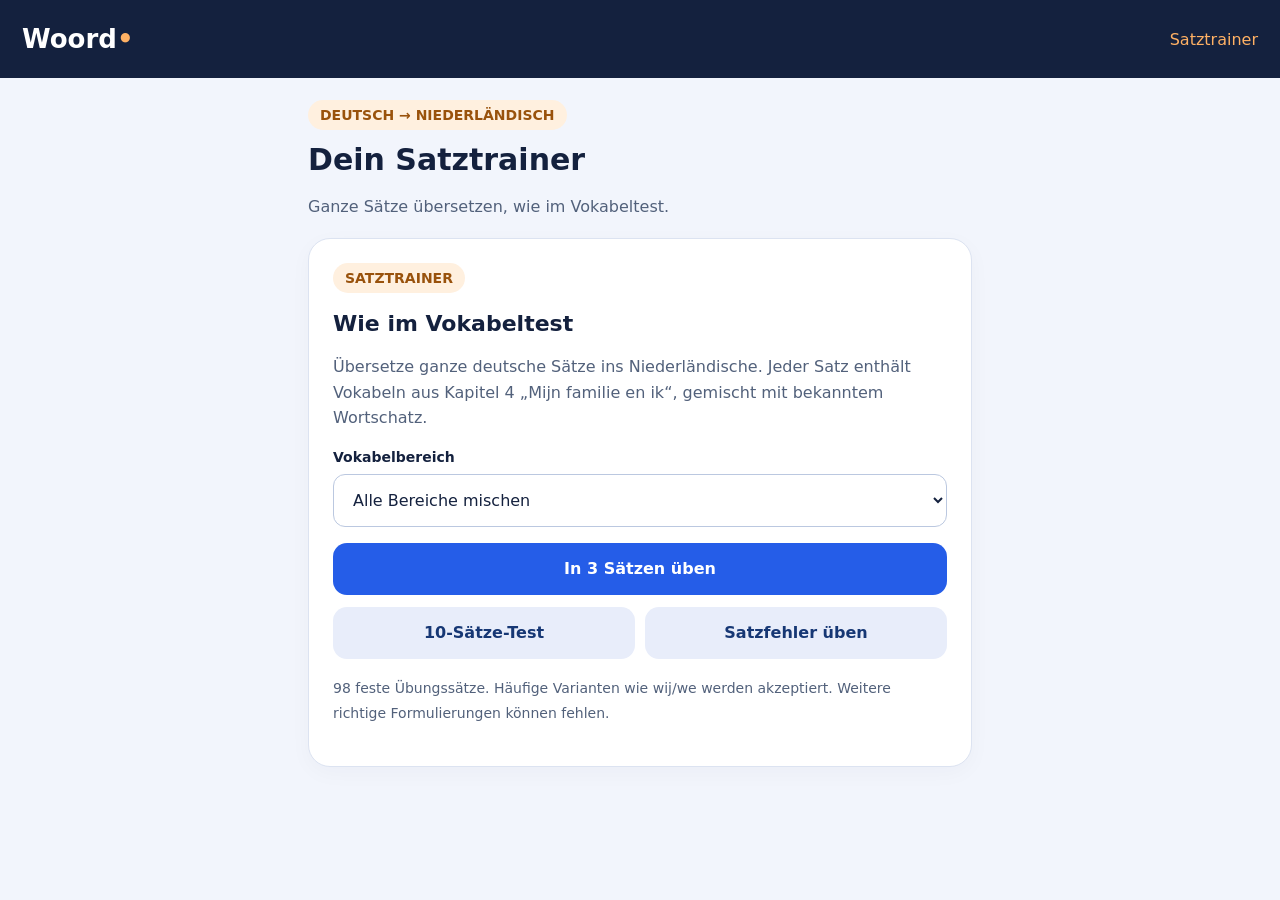
==== woord/lerntraining/index.html @ 8538b517 "Publish Woord Lerntraining for Kapitel 4 on GitHub Pages" ====
<!doctype html><html lang="de"><meta charset="utf-8"><meta name="viewport" content="width=device-width,initial-scale=1"><title>Woord Satztrainer</title><style>
:root{font-family:system-ui,sans-serif;color:#14213e;background:#f2f5fc}*{box-sizing:border-box}body{margin:0}header{background:#14213e;color:white;padding:24px 22px;display:flex;align-items:center;justify-content:space-between}header b{font-size:26px}header span{color:#ffb164}main{max-width:700px;margin:auto;padding:22px 18px 40px}h1{font-size:30px;line-height:1.2;margin:12px 0}h2{font-size:22px}.muted{color:#52617b;line-height:1.6}.card{background:white;border:1px solid #dce3f1;border-radius:22px;padding:24px;margin:18px 0;box-shadow:0 6px 22px #14213e08}.tag{font-size:14px;font-weight:700;color:#99520c;background:#fff0df;padding:7px 12px;border-radius:30px;display:inline-block}.stats{display:flex;gap:12px}.stats>div{flex:1;background:white;border-radius:16px;padding:16px}.stats b{display:block;font-size:25px}button,input,select{font:inherit;font-size:16px}button{background:#255de8;color:white;border:0;padding:16px 20px;border-radius:14px;font-weight:700;min-height:52px;cursor:pointer}button.secondary{background:#e8edfa;color:#163774}button.ghost{background:transparent;color:#52617b;padding:12px}button:disabled{opacity:.45}input,select{width:100%;padding:15px;border:1px solid #bbc8e0;border-radius:12px;background:white;color:#14213e;margin:8px 0 16px}input:focus{outline:3px solid #b6ccff}.wide{width:100%}.row{display:flex;gap:10px;flex-wrap:wrap}.row>button{flex:1}label{font-size:14px;font-weight:700}.prompt{font-size:32px;line-height:1.3;margin:24px 0;overflow-wrap:anywhere}progress{width:100%;height:8px;accent-color:#255de8}.feedback{padding:16px;border-radius:14px;background:#eef2fb;line-height:1.6;margin:14px 0}.good{background:#e1f4e9}.bad{background:#fff0e3}.word{padding:14px 0;border-bottom:1px solid #e4e9f4}.word b{display:block;font-size:18px}.word span{line-height:1.6;color:#52617b}a{color:#255de8}summary{cursor:pointer;padding:12px 0;font-weight:700}small{font-size:14px}footer{margin-top:25px;color:#52617b;font-size:14px;line-height:1.6}
input{font-size:1.15rem}.prompt{font-size:clamp(1.4rem,5vw,2rem);line-height:1.5}button:focus-visible{outline:3px solid #14213e;outline-offset:2px}</style><header><b>Woord<span>•</span></b><span>Satztrainer</span></header><main id="app"></main><script>const app=document.getElementById('app');
let state;try{state=JSON.parse(typeof Android!=='undefined'?Android.load():localStorage.getItem('woord-satztrainer-v1'))||{}}catch(e){state={}}
function save(){const s=JSON.stringify(state);if(typeof Android!=='undefined')Android.save(s);else localStorage.setItem('woord-satztrainer-v1',s)}
const esc=s=>String(s).replace(/[&<>"']/g,c=>({'&':'&amp;','<':'&lt;','>':'&gt;','"':'&quot;',"'":'&#39;'}[c]));
const norm=s=>s.toLowerCase().normalize('NFC').replace(/[.!?,]/g,'').replace(/\s+/g,' ').trim();
function shuffle(a){const b=[...a];for(let i=b.length-1;i>0;i--){const j=Math.floor(Math.random()*(i+1));[b[i],b[j]]=[b[j],b[i]]}return b}
let session=null;
function home(){}
function leave(){leaveSentences()}
const SENTENCES=[["Meine Familie isst am Montag Suppe.", "Mijn familie eet op maandag soep.", "Kapitel 4", "Familie ist Einzahl: mijn familie eet."], ["Meine Mutter trinkt Pfefferminztee.", "Mijn moeder drinkt muntthee.", "Kapitel 4", "Bei mijn moeder steht drinkt."], ["Mein Vater möchte einen Milchkaffee.", "Mijn vader wil een koffie verkeerd.|Mijn vader wil graag een koffie verkeerd.", "Kapitel 4", "Nach wil bleibt die Wortgruppe een koffie verkeerd."], ["Mein Bruder isst einen Pfannkuchen.", "Mijn broer eet een pannenkoek.", "Kapitel 4", "Bei hij und mijn broer heißt es eet."], ["Meine Schwester schickt eine SMS.", "Mijn zus stuurt een sms.", "Kapitel 4", "Sturen wird hier zu stuurt."], ["Meine Tochter ist im Januar geboren.", "Mijn dochter is in januari geboren.", "Kapitel 4", "Geboren steht am Satzende."], ["Mein Sohn schläft am Wochenende aus.", "Mijn zoon slaapt in het weekend uit.", "Kapitel 4", "Uitslapen ist trennbar: slaapt … uit."], ["Meine Eltern bezahlen am Freitag.", "Mijn ouders rekenen op vrijdag af.", "Kapitel 4", "Afrekenen ist trennbar: rekenen … af."], ["Meine Großeltern trinken Mineralwasser.", "Mijn grootouders drinken mineraalwater.|Mijn grootouders drinken spa.", "Kapitel 4", "Grootouders steht im Plural: drinken."], ["Mein Onkel redet mit dem Kellner.", "Mijn oom praat met de ober.", "Kapitel 4", "Praten wird zu praat."], ["Meine Tante möchte einen Salat.", "Mijn tante wil een salade.|Mijn tante wil graag een salade.", "Kapitel 4", "Tante heißt auch auf Niederländisch tante."], ["Mein Neffe isst ein Brötchen.", "Mijn neef eet een broodje.", "Kapitel 4", "Neef kann Neffe oder Cousin bedeuten."], ["Meine Nichte trinkt Orangensaft.", "Mijn nicht drinkt sinaasappelsap.", "Kapitel 4", "Nicht kann Nichte oder Cousine bedeuten."], ["Mein Cousin ist am Montag hier.", "Mijn neef is op maandag hier.", "Kapitel 4", "Am Montag heißt op maandag."], ["Meine Cousine übt unter der Woche.", "Mijn nicht oefent door de week.", "Kapitel 4", "Oefenen wird in der Einzahl zu oefent."], ["Oma findet das Essen herrlich.", "Oma vindt het eten heerlijk.", "Kapitel 4", "Vinden wird bei oma zu vindt."], ["Opa möchte bezahlen.", "Opa wil afrekenen.|Opa wil graag afrekenen.", "Kapitel 4", "Nach wil steht der Infinitiv am Ende."], ["Mein Enkel isst Tomatensuppe.", "Mijn kleinzoon eet tomatensoep.", "Kapitel 4", "Enkel heißt kleinzoon."], ["Meine Enkelin möchte ein Geschenk.", "Mijn kleindochter wil een cadeau.|Mijn kleindochter wil graag een cadeau.", "Kapitel 4", "Geschenk heißt een cadeau."], ["Mein Enkelkind ist klein.", "Mijn kleinkind is klein.", "Kapitel 4", "Kleinkind ist ein het-Wort."], ["Meine Schwiegermutter trinkt kalte Schokoladenmilch.", "Mijn schoonmoeder drinkt koude chocomel.", "Kapitel 4", "Vor dem Nomen wird koud hier zu koude."], ["Mein Schwiegervater isst das Tagesgericht.", "Mijn schoonvader eet de daghap.", "Kapitel 4", "Tagesgericht heißt de daghap."], ["Meine Schwiegereltern kommen am Sonntag.", "Mijn schoonouders komen op zondag.", "Kapitel 4", "Schoonouders steht im Plural: komen."], ["Meine Schwägerin redet mit der Kellnerin.", "Mijn schoonzus praat met de serveerster.", "Kapitel 4", "Schwägerin heißt schoonzus."], ["Mein Schwager möchte eine Portion.", "Mijn zwager wil een portie.|Mijn zwager wil graag een portie.", "Kapitel 4", "Eine Portion heißt een portie."], ["Mein Schwiegersohn ist im März geboren.", "Mijn schoonzoon is in maart geboren.", "Kapitel 4", "März heißt maart."], ["Meine Schwiegertochter kommt am Dienstag.", "Mijn schoondochter komt op dinsdag.", "Kapitel 4", "Bei zij steht komt."], ["Unsere Familie isst zusammen.", "Ons gezin eet samen.", "Kapitel 4", "Gezin ist ein het-Wort, deshalb ons gezin."], ["Der Nachbar trinkt am Samstag Bier.", "De buurman drinkt op zaterdag bier.", "Kapitel 4", "Bei de buurman steht drinkt."], ["Meine Schwester ist schwanger.", "Mijn zus is in verwachting.|Mijn zus is zwanger.", "Kapitel 4", "In verwachting bedeutet schwanger."], ["Meine Eltern lassen sich scheiden.", "Mijn ouders gaan scheiden.", "Kapitel 4", "Sich scheiden lassen heißt hier gaan scheiden."], ["Mein Bruder will im Mai heiraten.", "Mijn broer wil in mei trouwen.", "Kapitel 4", "Trouwen bleibt nach wil im Infinitiv."], ["Meine Schwester ist verliebt.", "Mijn zus is verliefd.", "Kapitel 4", "Verliebt heißt verliefd."], ["Meine Tante ist verheiratet.", "Mijn tante is getrouwd.", "Kapitel 4", "Verheiratet heißt getrouwd."], ["Mein Vater ist geschieden.", "Mijn vader is gescheiden.", "Kapitel 4", "Geschieden heißt gescheiden."], ["Meine Oma hat heute Geburtstag.", "Mijn oma is vandaag jarig.", "Kapitel 4", "Geburtstag haben heißt jarig zijn."], ["Mein Bruder möchte studieren.", "Mijn broer wil studeren.", "Kapitel 4", "Nach wil steht studeren am Ende."], ["Meine Schwester studiert an einer Fachhochschule.", "Mijn zus studeert aan een hogeschool.", "Kapitel 4", "An einer Hochschule heißt aan een hogeschool."], ["Mein Bruder hat einen Hund.", "Mijn broer heeft een hond.", "Kapitel 4", "Hond ist ein de-Wort."], ["Die Kette ist ein Geschenk.", "De ketting is een cadeau.", "Kapitel 4", "Kette heißt de ketting."], ["Der Ring ist klein.", "De ring is klein.", "Kapitel 4", "Ring ist ein de-Wort."], ["Die Farbe ist schön.", "De kleur is mooi.", "Kapitel 4", "Farbe heißt de kleur."], ["Das Geschenk ist gelb.", "Het cadeau is geel.", "Kapitel 4", "Nach is bleibt geel unverändert."], ["Das Brötchen ist braun.", "Het broodje is bruin.", "Kapitel 4", "Braun heißt bruin."], ["Der Orangensaft ist orange.", "Het sinaasappelsap is oranje.", "Kapitel 4", "Orange heißt oranje."], ["Die Tomatensuppe ist rot.", "De tomatensoep is rood.", "Kapitel 4", "Rot heißt rood."], ["Die Schokoladenmilch ist braun.", "De chocomel is bruin.", "Kapitel 4", "Schokoladenmilch heißt chocomel."], ["Mein Vater hat schwarze Haare.", "Mijn vader heeft zwart haar.", "Kapitel 4", "Haar wird hier als Singular gebraucht: zwart haar."], ["Meine Mutter hat blaue Augen.", "Mijn moeder heeft blauwe ogen.", "Kapitel 4", "Vor ogen wird blauw zu blauwe."], ["Mein Bruder hat blonde Haare.", "Mijn broer heeft blond haar.", "Kapitel 4", "Blond haar steht ohne Endungs-e."], ["Die Beschreibung ist kurz.", "De omschrijving is kort.", "Kapitel 4", "Beschreibung heißt de omschrijving."], ["Ich rufe meine Tante am Montag an.", "Ik bel mijn tante op maandag.", "Kapitel 4", "Bellen bedeutet anrufen."], ["Das ist eine spannende Nachricht.", "Dat is spannend nieuws.", "Kapitel 4", "Nieuws ist ein het-Wort: spannend nieuws."], ["Wie spannend! Meine Schwester heiratet.", "Wat spannend! Mijn zus gaat trouwen.|Wat spannend! Mijn zus trouwt.", "Kapitel 4", "Wat spannend! bedeutet Wie spannend!"], ["Das meinst du nicht ernst!", "Dat meen je niet!", "Kapitel 4", "Merke dir diese feste Wendung."], ["Zuerst trinken wir einen Milchkaffee.", "Eerst drinken wij een koffie verkeerd.|Eerst drinken we een koffie verkeerd.", "Kapitel 4", "Nach eerst steht das Verb vor wij/we."], ["Meine Tante kommt mit.", "Mijn tante komt mee.", "Kapitel 4", "Mitkommen heißt meekomen: komt … mee."], ["Ich meine das ernst.", "Ik meen dat serieus.", "Kapitel 4", "Menen wird bei ik zu meen."], ["Meine Mutter findet den Salat lecker.", "Mijn moeder vindt de salade lekker.", "Kapitel 4", "Bei mijn moeder steht vindt."], ["Mein Bruder sieht gut aus.", "Mijn broer ziet er goed uit.", "Kapitel 4", "Aussehen heißt eruitzien: ziet er … uit."], ["Mein Vater hat einen Bart.", "Mijn vader heeft een baard.", "Kapitel 4", "Bart heißt de baard."], ["Meine Schwester trägt eine Brille.", "Mijn zus draagt een bril.", "Kapitel 4", "Dragen wird hier zu draagt."], ["Mein Bruder ist muskulös.", "Mijn broer is gespierd.", "Kapitel 4", "Muskulös heißt gespierd."], ["Meine Mutter hat Locken.", "Mijn moeder heeft krullen.", "Kapitel 4", "Die Mehrzahl von krul ist krullen."], ["Mein Cousin ist neugierig.", "Mijn neef is benieuwd.", "Kapitel 4", "Benieuwd bedeutet neugierig oder gespannt."], ["Ich glaube meinem Vater.", "Ik geloof mijn vader.", "Kapitel 4", "Geloven wird bei ik zu geloof."], ["Wir reden über die Familie.", "Wij praten over de familie.|We praten over de familie.", "Kapitel 4", "Über heißt hier over."], ["Das Mädchen trinkt Orangensaft.", "Het meisje drinkt sinaasappelsap.", "Kapitel 4", "Verkleinerungsformen wie meisje haben het."], ["Mein Bruder ist groß.", "Mijn broer is groot.", "Kapitel 4", "Groß heißt groot."], ["Meine Schwester ist schwanger.", "Mijn zus is zwanger.|Mijn zus is in verwachting.", "Kapitel 4", "Beide Wendungen bedeuten schwanger."], ["Meine Tante ist allein.", "Mijn tante is alleen.", "Kapitel 4", "Allein heißt alleen."], ["Mein Onkel isst wenig.", "Mijn oom eet weinig.", "Kapitel 4", "Wenig heißt weinig."], ["Mein Neffe ist mutig.", "Mijn neef is dapper.|Mijn neef is braaf.", "Kapitel 4", "Braaf kann brav oder im Buchkontext auch mutig bedeuten."], ["Der Salat ist schwer.", "De salade is zwaar.", "Kapitel 4", "Schwer im Sinne von Gewicht heißt zwaar."], ["Das ist ein Kompliment.", "Dat is een compliment.", "Kapitel 4", "Compliment hat den Artikel het."], ["Meine Schwester zeichnet die Familie.", "Mijn zus tekent de familie.", "Kapitel 4", "Tekenen wird hier zu tekent."], ["Die Zeichnung ist schön.", "De tekening is mooi.", "Kapitel 4", "Zeichnung heißt de tekening."], ["Heute Abend esse ich mit meiner Familie.", "Vanavond eet ik met mijn familie.", "Kapitel 4", "Nach vanavond folgt eet vor ik."], ["Das Geschenk ist eine Überraschung.", "Het cadeau is een verrassing.", "Kapitel 4", "Überraschung heißt de verrassing."], ["Die Linie ist waagerecht.", "De lijn is horizontaal.", "Kapitel 4", "Waagerecht heißt horizontaal."], ["Die Linie ist senkrecht.", "De lijn is verticaal.", "Kapitel 4", "Senkrecht heißt verticaal."], ["Mein Onkel kommt aus dem Dorf.", "Mijn oom komt uit het dorp.", "Kapitel 4", "Aus dem Dorf heißt uit het dorp."], ["Mein Bruder fährt mit dem Bus.", "Mijn broer gaat met de bus.", "Kapitel 4", "Mit dem Bus heißt met de bus."], ["Die Prinzessin ist im Februar geboren.", "De prinses is in februari geboren.", "Kapitel 4", "Prinzessin heißt de prinses."], ["Meine Mutter liest die Nachricht.", "Mijn moeder leest het nieuws.", "Kapitel 4", "Lesen wird hier zu leest."], ["Das Ehepaar möchte bezahlen.", "Het echtpaar wil afrekenen.|Het echtpaar wil graag afrekenen.", "Kapitel 4", "Echtpaar ist Einzahl: wil."], ["Meine Brüder und Schwestern essen zusammen.", "Mijn broers en zussen eten samen.", "Kapitel 4", "Geschwister heißt broers en zussen."], ["Das Essen ist wichtig.", "Het eten is belangrijk.", "Kapitel 4", "Wichtig heißt belangrijk."], ["Der Salat ist überhaupt nicht kalt.", "De salade is helemaal niet koud.", "Kapitel 4", "Überhaupt nicht heißt helemaal niet."], ["Die Suppe ist einigermaßen warm.", "De soep is best wel warm.", "Kapitel 4", "Best wel bedeutet hier einigermaßen oder ziemlich."], ["Mein Bruder isst sehr viel.", "Mijn broer eet heel erg veel.", "Kapitel 4", "Heel erg verstärkt hier veel."], ["Das Essen ist nicht besonders warm.", "Het eten is niet erg warm.", "Kapitel 4", "Niet erg bedeutet hier nicht besonders."], ["Mein Vater liebt Pfannkuchen.", "Mijn vader houdt van pannenkoeken.", "Kapitel 4", "Houden van wird hier zu houdt van."], ["Wir erwarten meine Oma am Freitag.", "Wij verwachten mijn oma op vrijdag.|We verwachten mijn oma op vrijdag.", "Kapitel 4", "Bei wij/we bleibt verwachten in der Grundform."], ["Ich hole meine Schwester ab.", "Ik haal mijn zus op.", "Kapitel 4", "Ophalen ist trennbar: haal … op."], ["Die Ohrringe sind ein Geschenk.", "De oorbellen zijn een cadeau.", "Kapitel 4", "Die Mehrzahl von oorbel ist oorbellen."], ["Meine Familie wohnt in Argentinien.", "Mijn familie woont in Argentinië.", "Kapitel 4", "Argentinië wird mit Trema geschrieben."], ["Mein Vater hat gerade eine SMS geschickt.", "Mijn vader heeft net een sms gestuurd.|Mijn vader heeft zojuist een sms gestuurd.", "Kapitel 4", "Gerade im zeitlichen Sinn heißt hier net oder zojuist."]].map((r,i)=>({id:i,de:r[0],nl:r[1].split('|'),group:r[2],tip:r[3]}));
let sentenceSession=null;session=null;
if(state.chapterVersion!==4){state.sentences={};delete state.activeRound;state.chapterVersion=4;}state.sentences=state.sentences||{};

home=function(){sentenceSession=null;session=null;app.innerHTML='<span class="tag">DEUTSCH → NIEDERLÄNDISCH</span><h1>Dein Satztrainer</h1><p class="muted">Ganze Sätze übersetzen, wie im Vokabeltest.</p><div class="stats"></div>';const card=document.createElement('section');card.className='card';card.innerHTML='<span class="tag">SATZTRAINER</span><h2>Wie im Vokabeltest</h2><p class="muted">Übersetze ganze deutsche Sätze ins Niederländische. Jeder Satz enthält Vokabeln aus Kapitel 4 „Mijn familie en ik“, gemischt mit bekanntem Wortschatz.</p><label for="sentenceGroup">Vokabelbereich</label><select id="sentenceGroup"><option value="Alle">Alle Bereiche mischen</option>'+[...new Set(SENTENCES.map(s=>s.group))].map(g=>'<option>'+esc(g)+'</option>').join('')+'</select><button class="wide" onclick="startSentences(\'learn\')">In 3 Sätzen üben</button><div class="row" style="margin-top:12px"><button class="secondary" onclick="startSentences(\'exam\')">10-Sätze-Test</button><button class="secondary" onclick="startSentences(\'errors\')">Satzfehler üben</button></div><p class="muted"><small>98 feste Übungssätze. Häufige Varianten wie wij/we werden akzeptiert. Weitere richtige Formulierungen können fehlen.</small></p>';app.insertBefore(card,app.querySelector('.stats'));};
function startSentences(mode){
const g=document.getElementById('sentenceGroup')?.value||'Alle';
let p=SENTENCES.filter(s=>g==='Alle'||s.group===g);
if(mode==='errors')p=p.filter(s=>state.sentences[s.id]?.wrong);
if(!p.length){alert('In diesem Bereich gibt es noch keine Satzfehler.');return;}
sentenceSession={mode,q:shuffle(p).sort((a,b)=>mode==='learn'?(Number(!!state.sentences[b.id]?.wrong)-Number(!!state.sentences[a.id]?.wrong))||((state.sentences[a.id]?.seen||0)-(state.sentences[b.id]?.seen||0)):0).slice(0,mode==='exam'?10:3),i:0,answers:[],graded:false,help:false,finished:false};
session={kind:'sentences'};renderSentence();
}
function renderSentence(){
const s=sentenceSession;if(s.i>=s.q.length)return finishSentences();
s.graded=false;s.help=false;const item=s.q[s.i];
app.innerHTML='<button class="ghost" onclick="leaveSentences()">Runde beenden</button><p>'+ (s.mode==='exam'?'SATZTEST':'SÄTZE ÜBEN')+' · '+(s.i+1)+' / '+s.q.length+'</p><progress value="'+s.i+'" max="'+s.q.length+'"></progress><div class="card"><span class="tag">'+esc(item.group)+'</span><p class="muted">Übersetze den ganzen Satz ins Niederländische.</p><div class="prompt">'+esc(item.de)+'</div><form id="sentenceForm"><label for="sentenceAnswer">Deine Übersetzung</label><input id="sentenceAnswer" autocomplete="off" autocapitalize="none" spellcheck="false" placeholder="Schreibe den ganzen Satz"><button id="sentenceCheck" class="wide">Antwort abgeben</button></form><div id="sentenceFeedback" aria-live="polite"></div>'+(s.mode==='exam'?'':'<button id="sentenceHint" class="ghost" onclick="sentenceHint()">Lösung ansehen</button>')+'</div>';
document.getElementById('sentenceForm').onsubmit=e=>{e.preventDefault();gradeSentence();};
}
function sentenceHint(){const s=sentenceSession;if(s.graded)return;s.help=true;document.getElementById('sentenceFeedback').innerHTML='<div class="feedback">'+esc(s.q[s.i].nl[0])+'<br><small>Mit Hilfe zählt die Antwort als Wiederholung.</small></div>';document.getElementById('sentenceHint').disabled=true;}
function gradeSentence(){
const s=sentenceSession;if(s.graded)return;const input=document.getElementById('sentenceAnswer'),a=input.value;if(!a.trim()&&!s.help){input.focus();return;}
s.graded=true;const item=s.q[s.i],ok=!s.help&&item.nl.some(n=>norm(n)===norm(a));s.answers.push({item,answer:a,ok,help:s.help});
if(!ok && s.mode!=='exam' && !s.q.slice(0,s.i).some(q=>q.id===item.id))s.q.push(item);
input.disabled=true;document.getElementById('sentenceCheck').disabled=true;if(document.getElementById('sentenceHint'))document.getElementById('sentenceHint').disabled=true;
document.getElementById('sentenceFeedback').innerHTML=(s.mode==='exam'?'':'<div class="feedback '+(ok?'good':'bad')+'"><b>'+(ok?'Richtig!':s.help?'Mit Hilfe geübt. Dieser Satz kommt noch einmal.':'Vergleiche mit der Musterlösung.')+'</b><br>'+esc(item.nl[0])+'<br><small>'+esc(item.tip)+'</small></div>')+'<button class="wide" onclick="nextSentence()">Weiter</button>';
}
function nextSentence(){sentenceSession.i++;renderSentence();}
function leaveSentences(){if(confirm('Satzrunde beenden und bisherige Antworten auswerten?'))finishSentences();}
function finishSentences(){
const s=sentenceSession;if(!s||s.finished)return;s.finished=true;
for(const a of s.answers){const old=state.sentences[a.item.id]||{seen:0,wrong:false};state.sentences[a.item.id]={seen:old.seen+1,wrong:!a.ok};}save();
const wrong=s.answers.filter(a=>!a.ok);
app.innerHTML='<span class="tag">SATZERGEBNIS</span><h1>'+s.answers.filter(a=>a.ok).length+' / '+s.answers.length+' richtig</h1><p class="muted">'+(s.mode==='exam'?'Test ohne Hinweise.':'Antworten mit angesehener Lösung zählen als Wiederholung.')+'</p><div class="card">'+(s.answers.length?s.answers.map(a=>'<div class="word"><b>'+esc(a.item.de)+'</b><span>Deine Antwort: '+esc(a.answer||'Lösung angesehen')+'</span><p class="feedback '+(a.ok?'good':'bad')+'">'+(a.ok?'Richtig.':'Musterlösung: '+esc(a.item.nl[0]))+'<br><small>'+esc(a.item.tip)+'</small></p></div>').join(''):'<p>Noch keine Sätze beantwortet.</p>')+'</div><button class="wide" onclick="home()">Zur Übersicht</button>'+(wrong.length?'<p class="muted">Deine Satzfehler sind gespeichert. Du kannst sie auf der Übersicht erneut üben.</p>':'');
}


function persistRound(){
 if(!sentenceSession||sentenceSession.finished){delete state.activeRound;save();return;}
 const input=document.getElementById('sentenceAnswer');
 state.activeRound={round:sentenceSession,html:app.innerHTML,answer:input?input.value:'',scroll:window.scrollY||0};save();
}
const renderSentenceBase=renderSentence;
renderSentence=function(){renderSentenceBase();
const s=sentenceSession;
if(s && !s.finished && s.mode!=='exam'){
 const box=document.getElementById('sentenceFeedback');
 box.insertAdjacentHTML('beforebegin','<div id="support"><button class="secondary" onclick="showWords()">Wörter als Hilfe</button></div>');
}
persistRound();};
function showWords(){
 const s=sentenceSession;if(s.graded)return;
 s.help=true;
 const words=shuffle(s.q[s.i].nl[0].replace(/[.!?]/g,'').split(/ +/));
 document.getElementById('support').innerHTML='<p>Tippe die Wörter in der richtigen Reihenfolge an. Du kannst deine Antwort auch bearbeiten.</p>'+words.map(w=>'<button type="button" class="secondary" style="margin:3px" onclick="addWord(this)">'+esc(w)+'</button>').join('');
 persistRound();
}
function addWord(button){
 if(sentenceSession.graded)return;
 const input=document.getElementById('sentenceAnswer');
 input.value=(input.value.trim()+' '+button.textContent).trim();persistRound();
}
const gradeSentenceBase=gradeSentence;
gradeSentence=function(){gradeSentenceBase();persistRound();};
const sentenceHintBase=sentenceHint;
sentenceHint=function(){sentenceHintBase();persistRound();};
const finishSentencesBase=finishSentences;
finishSentences=function(){finishSentencesBase();delete state.activeRound;save();session=null;};
const homeBase=home;
home=function(){delete state.activeRound;save();homeBase();};
document.addEventListener('input',e=>{if(e.target.id==='sentenceAnswer')persistRound();});
document.addEventListener('visibilitychange',()=>{if(document.hidden)persistRound();});
window.addEventListener('pagehide',persistRound);
function restoreRound(){
 const active=state.activeRound;
 if(!active||!active.round||active.round.finished){home();return;}
 sentenceSession=active.round;session={kind:'sentences'};app.innerHTML=active.html;
 const input=document.getElementById('sentenceAnswer');if(input)input.value=active.answer;
 const form=document.getElementById('sentenceForm');if(form)form.onsubmit=e=>{e.preventDefault();gradeSentence();};
 window.scrollTo(0,active.scroll||0);
}
restoreRound();</script></html>
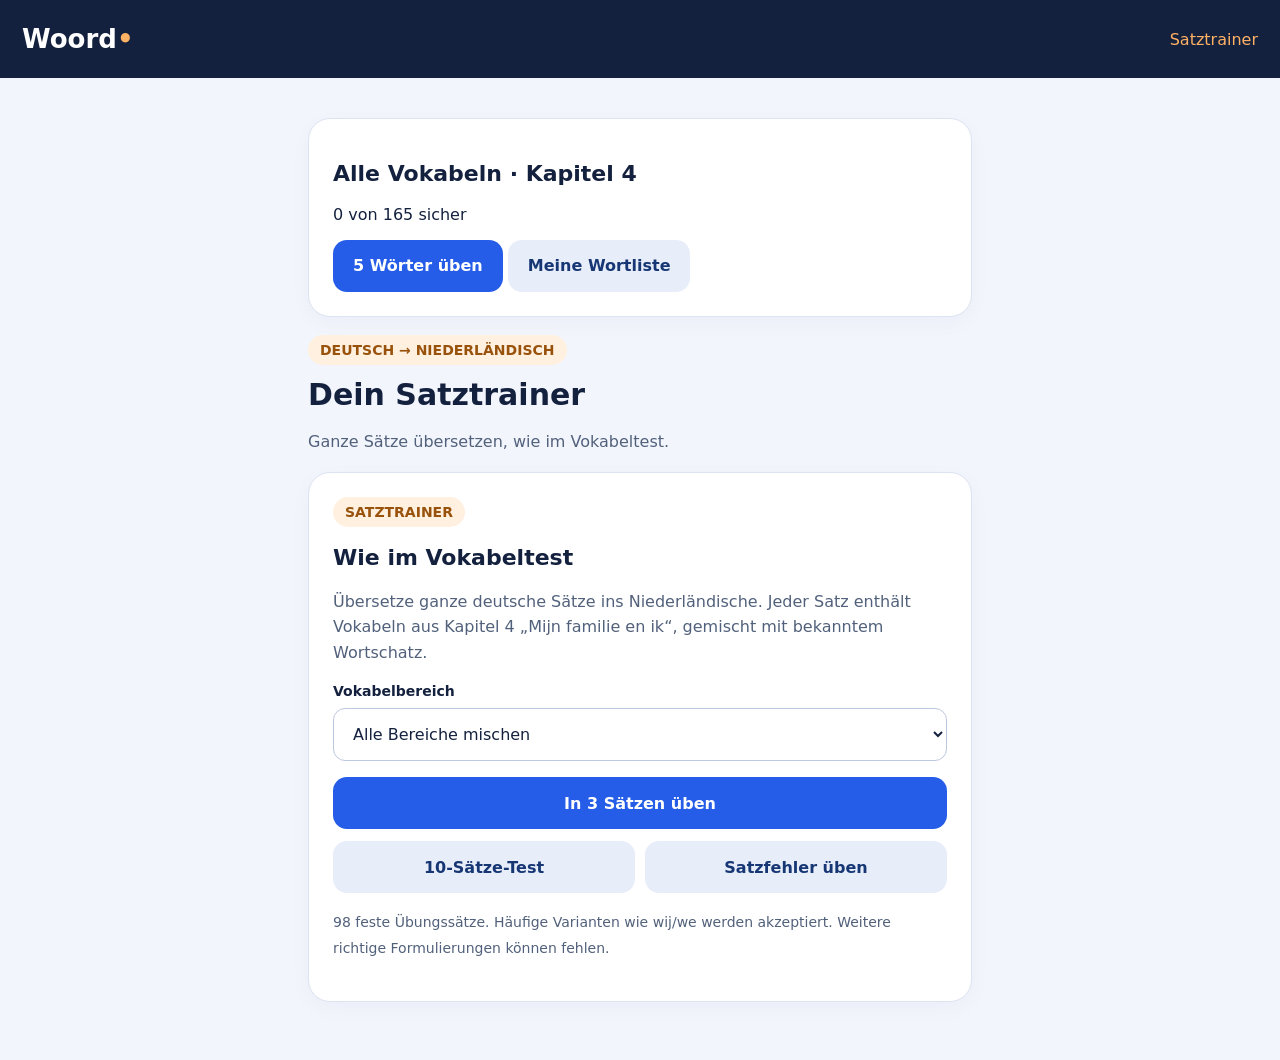
==== commit 218aba34: "Add complete chapter 4 vocabulary practice and individual progress" ====
--- a/woord/lerntraining/index.html
+++ b/woord/lerntraining/index.html
@@ -90,4 +90,16 @@
  const form=document.getElementById('sentenceForm');if(form)form.onsubmit=e=>{e.preventDefault();gradeSentence();};
  window.scrollTo(0,active.scroll||0);
 }
+
+const vocabulary=[["de familie","Familie, Verwandtschaft"],["de omschrijving","Umschreibung"],["in verwachting","schwanger"],["scheiden","sich scheiden lassen"],["trouwen","heiraten"],["verliefd","verliebt"],["de context","Kontext"],["afleiden","ableiten"],["Met Iris Janssen.","Iris Janssen hier (am Telefon)"],["het zusje","Schwesterherz, kleine Schwester"],["bellen","anrufen"],["namelijk","nämlich"],["de heleboel","viel, große Menge"],["spannend","spannend, aufregend"],["Wat spannend!","Wie spannend!"],["mee","mit"],["waarmee","womit"],["eerst","erst, zuerst"],["het nieuws","Nachricht, Neuigkeiten"],["de oom","Onkel"],["de tante","Tante"],["menen","meinen, ernst meinen"],["Dat meen je niet!","Das ist nicht dein Ernst!"],["getrouwd","verheiratet"],["eruit zien|eruitzien","aussehen"],["grijs","grau"],["het haar","Haar"],["de sproeten","Sommersprossen (Plural)"],["de baard","Bart"],["mager","dünn, mager"],["bedoelen","meinen (beabsichtigen)"],["gelukkig","glücklich"],["het nieuwtje","Neuigkeit"],["de bruiloft","Hochzeit"],["tja","tja (Ausdruck des Zögerns)"],["lief","lieb"],["knap","hübsch, gut aussehend"],["waar","wahr"],["Echt waar?","Wirklich?"],["lang","groß (Körpergröße), lang"],["slank","schlank"],["gespierd","muskulös"],["dragen","tragen"],["de bril","Brille"],["blond","blond"],["de krul","Locke"],["blauw","blau"],["het oog","Auge"],["Denemarken","Dänemark"],["alleen","allein"],["de kat","Katze"],["serieus","ernsthaft, im Ernst"],["zwart","schwarz"],["rood","rot"],["wit","weiß"],["mooi","schön"],["geloven","glauben"],["benieuwd","neugierig"],["bijgepraat zijn","auf dem Laufenden sein"],["Tot gauw.","Bis bald."],["het tegengestelde","Gegenteil"],["elk","jeder, jede, jedes"],["dik","dick"],["jong","jung"],["lelijk","hässlich"],["ander","anderer, andere, anderes"],["de woordgroep","Wortgruppe"],["het uiterlijk","Äußeres, Aussehen (Nomen)"],["de persoon","Person"],["beschrijven","beschreiben"],["soms","manchmal"],["volgens","laut, gemäß"],["het begin","Anfang, Beginn"],["begin volgend jaar","Anfang nächsten Jahres"],["het gesprek","Gespräch"],["opleveren","bringen, einbringen"],["veel","viel"],["houden van","lieben, mögen"],["verwachten","erwarten"],["de vader","Vater"],["vast","fest"],["de oorbel","Ohrring"],["zeker","sicher"],["het keertje","Mal"],["door elkaar halen","durcheinanderbringen"],["de vorm","Form"],["het adjectief","Adjektiv"],["het meisje","Mädchen"],["groot","groß (Größe allgemein)"],["het water","Wasser"],["vies","schmutzig"],["weinig","wenig"],["dan","als (beim Vergleich)"],["het drankje","Getränk"],["alleen","nur"],["zwaar","schwer"],["braaf","brav"],["het demonstratief pronomen|het demonstratieve pronomen","Demonstrativpronomen"],["de buurman","Nachbar"],["de broer","Bruder"],["de moeder","Mutter"],["de nicht","Nichte, Cousine"],["de schoonvader","Schwiegervater"],["de kleindochter","Enkelin"],["de zus","Schwester"],["de schoonmoeder","Schwiegermutter"],["de dochter","Tochter"],["de schoonzoon","Schwiegersohn"],["de opa","Opa"],["de zoon","Sohn"],["de kleinzoon","Enkel"],["de oma","Oma"],["de zwager","Schwager"],["het echtpaar","Ehepaar"],["de ouders","Eltern"],["de grootouders","Großeltern"],["het kleinkind","Enkelkind"],["de schoonouders","Schwiegereltern"],["de neef","Neffe, Cousin"],["de schoonzus","Schwägerin"],["de schoondochter","Schwiegertochter"],["het gezin","Kernfamilie"],["de stamboom","Stammbaum"],["stellen","stellen"],["bespreken","besprechen"],["de groep","Gruppe"],["de broers en zussen","Geschwister"],["belangrijk","wichtig"],["helemaal niet","überhaupt nicht"],["best wel","einigermaßen, ziemlich"],["heel erg","sehr"],["niet erg","nicht besonders"],["de kleur","Farbe"],["geel","gelb"],["groen","grün"],["oranje","orange"],["bruin","braun"],["de ketting","Kette"],["de hond","Hund"],["de tekening","Abbildung, Zeichnung"],["het compliment","Kompliment"],["complimentjes geven","Komplimente machen"],["vanavond","heute Abend"],["de uitdrukking","Ausdruck"],["de verrassing","Überraschung"],["de verbazing","Erstaunen"],["uitdrukken","ausdrücken"],["omcirkelen","einkreisen"],["opbellen","anrufen (trennbares Verb)"],["horizontaal","waagerecht"],["meest","meist"],["Argentinië","Argentinien"],["de lijn","Linie"],["verticaal","senkrecht"],["de prinses","Prinzessin"],["het onderdeel","Teil, Bestandteil"],["het koninklijk paar","Königspaar"],["het dorp","Dorf"],["jarig zijn","Geburtstag haben"],["studeren","studieren"],["de hogeschool","Hochschule, Fachhochschule"],["de bus","Bus"],["onbeklemtoond","unbetont"],["de knecht","Knecht"],["recht","gerade (nicht krumm)"]];
+state.wordScores ||= {};
+let wordQueue=[], wordPos=0, wordDone=false;
+const wordScore=i=>state.wordScores[i]||0;
+const vocabHome=home;
+home=function(){vocabHome();app.insertAdjacentHTML('afterbegin','<section class="card"><h2>Alle Vokabeln · Kapitel 4</h2><p>'+vocabulary.filter((_,i)=>wordScore(i)>=2).length+' von '+vocabulary.length+' sicher</p><button onclick="beginWords()">5 Wörter üben</button> <button class="secondary" onclick="listWords()">Meine Wortliste</button></section>');};
+function listWords(){app.innerHTML='<button onclick="home()">Zur Übersicht</button><h1>Meine Wortliste</h1><p>Zweimal selbst richtig übersetzt zählt als sicher.</p>'+vocabulary.map(([nl,de],i)=>'<div class="word"><b>'+esc(nl.split('|')[0])+'</b> '+esc(de)+' · '+(['offen','einmal richtig','sicher'][wordScore(i)])+'</div>').join('');}
+function beginWords(){const ids=shuffle(vocabulary.map((_,i)=>i));wordQueue=ids.sort((a,b)=>Number(wordScore(a)>=2)-Number(wordScore(b)>=2)||Number(state.wordScores[a]!==undefined)-Number(state.wordScores[b]!==undefined)).slice(0,5);wordPos=0;showWord();}
+function showWord(){if(wordPos>=wordQueue.length){app.innerHTML='<h1>Runde geschafft</h1><p>'+vocabulary.filter((_,i)=>wordScore(i)>=2).length+' von '+vocabulary.length+' sicher.</p><button onclick="beginWords()">Nächste 5 Wörter</button> <button class="secondary" onclick="home()">Übersicht</button>';return;}wordDone=false;const [nl,de]=vocabulary[wordQueue[wordPos]];app.innerHTML='<button class="ghost" onclick="home()">Zur Übersicht</button><section class="card"><p>Wort '+(wordPos+1)+' von '+wordQueue.length+'</p><h2>'+esc(de)+'</h2><form id="wordForm"><label for="wordInput">Auf Niederländisch · bei Nomen mit Artikel</label><input id="wordInput" autocomplete="off" spellcheck="false"><button>Prüfen</button> <button type="button" class="secondary" onclick="checkWord(true)">Wort zeigen</button></form><div role="status" id="wordResult"></div></section>';document.getElementById('wordForm').onsubmit=e=>{e.preventDefault();checkWord(false);};}
+function checkWord(help){if(wordDone)return;const id=wordQueue[wordPos],[nl,de]=vocabulary[id],input=document.getElementById('wordInput');if(!help&&!input.value.trim()){input.focus();return;}wordDone=true;const ok=!help&&nl.split('|').some(a=>norm(a)===norm(input.value));state.wordScores[id]=ok?Math.min(2,wordScore(id)+1):0;save();input.disabled=true;document.getElementById('wordResult').innerHTML='<p class="feedback">'+(ok?'Richtig! ':help?'Präge dir das Wort ein. ':'Die Lösung lautet ' )+'<b>'+esc(nl.split('|')[0])+'</b></p><button onclick="wordPos++;showWord()">Weiter</button>';}
+
 restoreRound();</script></html>
